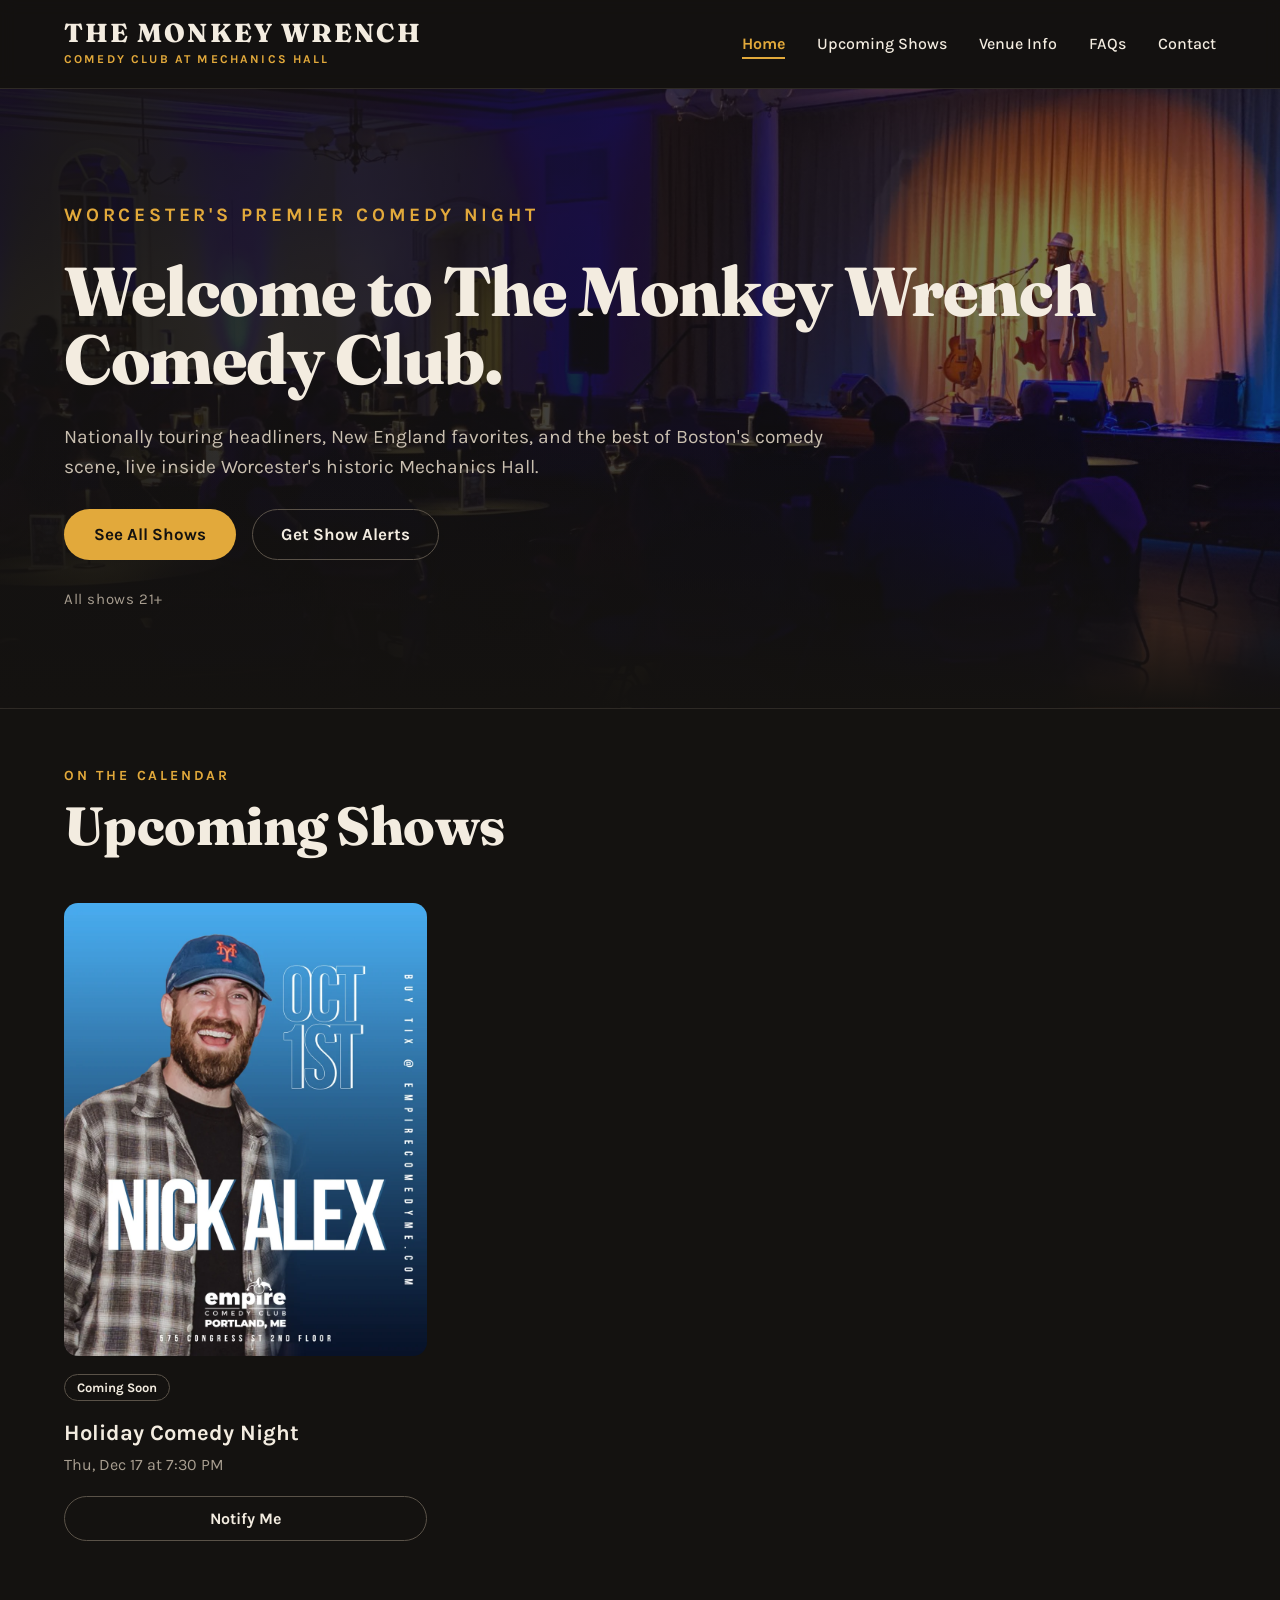
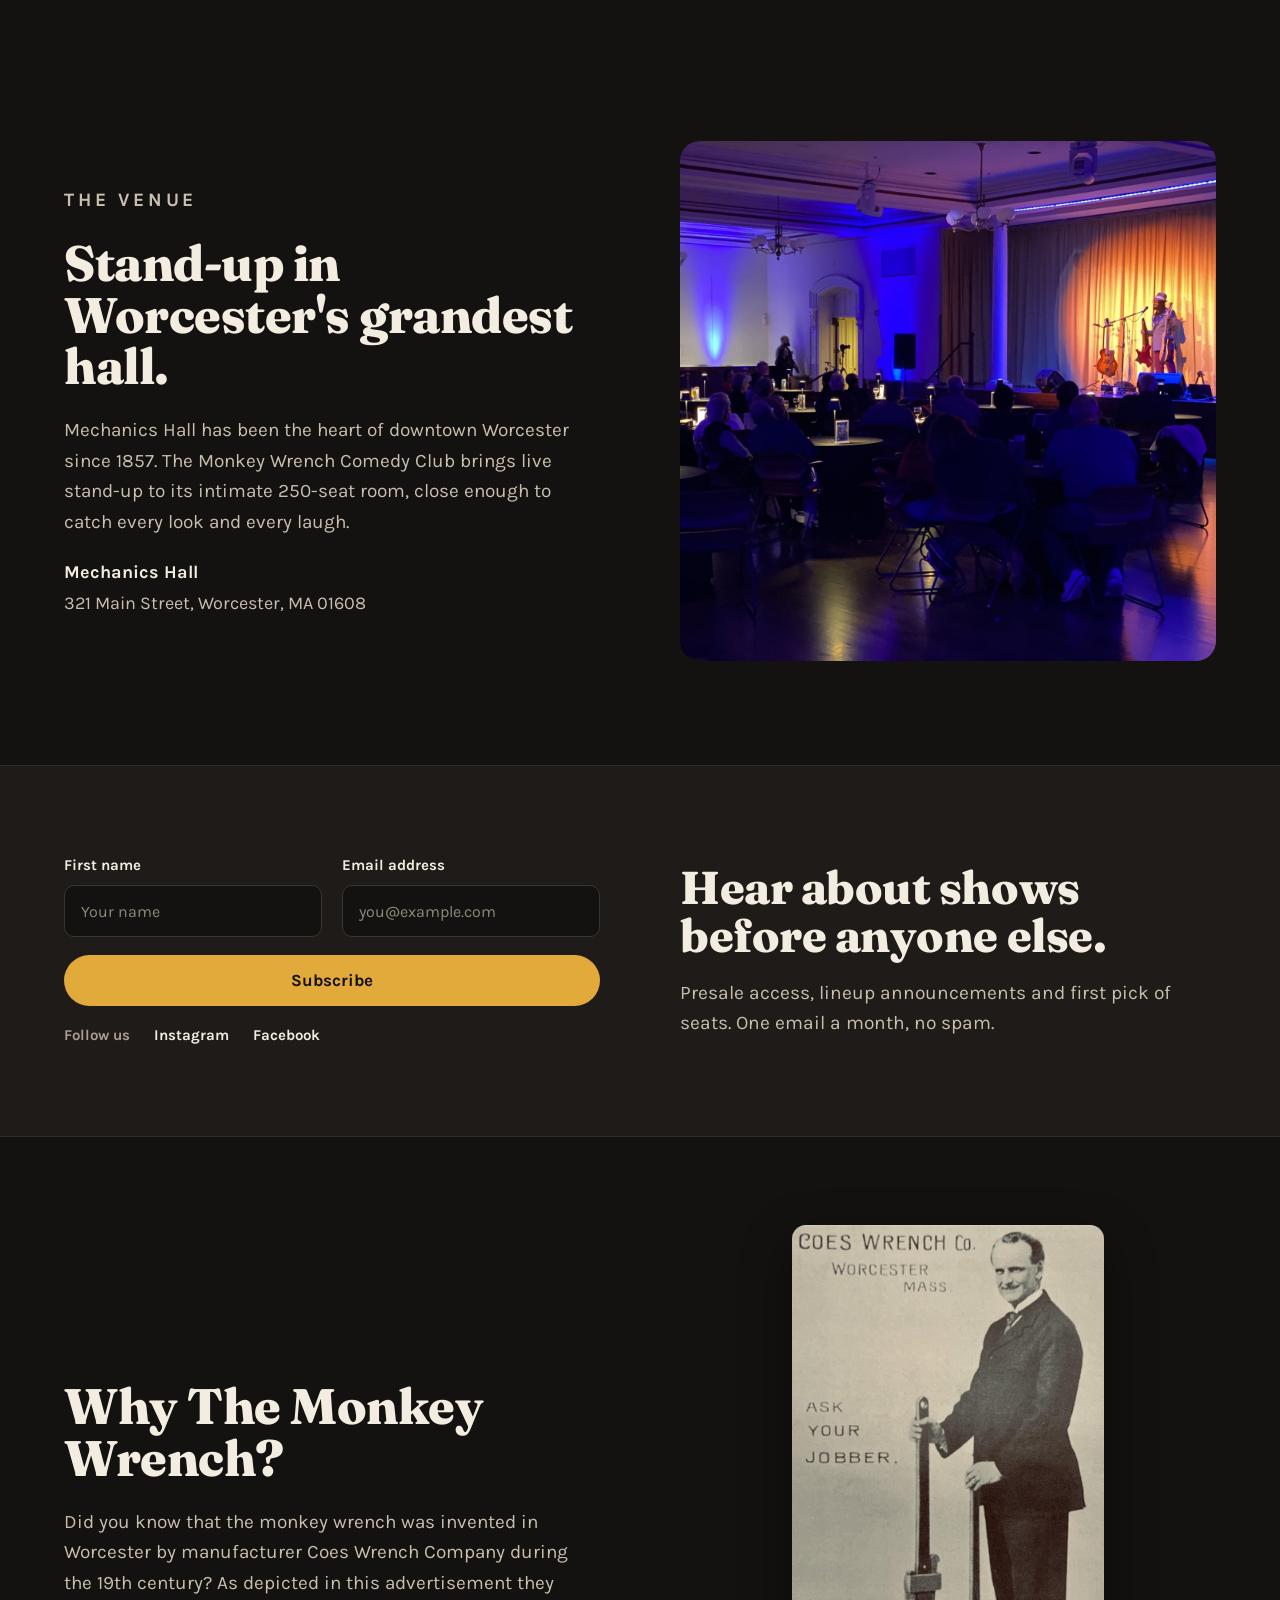
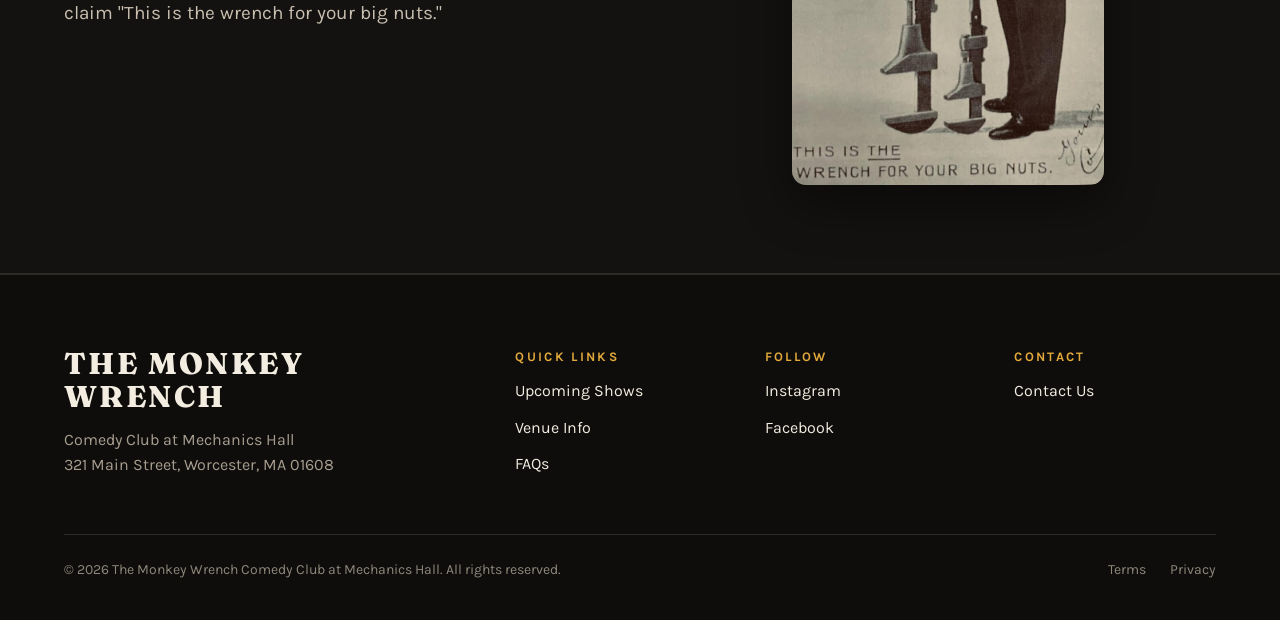
==== index.html @ b9a7e635 "Add files via upload" ====
<!doctype html>
<html lang="en">
<head>
  <meta charset="utf-8">
  <meta name="viewport" content="width=device-width, initial-scale=1">
  <title>The Monkey Wrench Comedy Club at Mechanics Hall | Worcester, MA</title>
  <meta name="description" content="Live stand-up comedy inside Worcester's historic Mechanics Hall. Nationally touring headliners, New England favorites and the best of Boston's comedy scene. All shows 21+.">
  <link rel="icon" href="data:image/svg+xml,<svg xmlns='http://www.w3.org/2000/svg' viewBox='0 0 100 100'><text y='.9em' font-size='90'>🎤</text></svg>">
  <link rel="preconnect" href="https://fonts.googleapis.com">
  <link rel="preconnect" href="https://fonts.gstatic.com" crossorigin>
  <link rel="stylesheet" href="https://fonts.googleapis.com/css2?family=Fraunces:opsz,wght@9..144,600;9..144,800&family=Karla:wght@400;500;700&display=swap">
  <link rel="stylesheet" href="css/styles.css">
</head>
<body>
<a class="skip-link" href="#main">Skip to content</a>

<header class="site-header">
  <div class="wrap">
    <a class="logo" href="/" aria-label="The Monkey Wrench Comedy Club, home">
      <span class="logo-name">THE MONKEY WRENCH</span>
      <span class="logo-sub">Comedy Club at Mechanics Hall</span>
    </a>
    <button class="menu-toggle" type="button" aria-expanded="false" aria-controls="main-nav" aria-label="Open menu"><span></span><span></span><span></span></button>
    <nav class="main-nav" id="main-nav" aria-label="Main">
      <ul>
        <li><a href="/" aria-current="page">Home</a></li>
        <li><a href="/#shows">Upcoming Shows</a></li>
        <li><a href="/#venue">Venue Info</a></li>
        <li><a href="/faqs.html">FAQs</a></li>
        <li><a href="/contact.html">Contact</a></li>
      </ul>
    </nav>
  </div>
</header>

<main id="main">

  <section class="hero">
    <div class="wrap">
      <p class="eyebrow">Worcester's Premier Comedy Night</p>
      <h1 class="h1">Welcome to The Monkey Wrench<br>Comedy Club.</h1>
      <p class="lead">Nationally touring headliners, New England favorites, and the best of Boston's comedy scene, live inside Worcester's historic Mechanics Hall.</p>
      <div class="hero-actions">
        <a class="btn btn-primary" href="#shows">See All Shows</a>
        <a class="btn btn-outline" href="#alerts">Get Show Alerts</a>
      </div>
      <p class="hero-note">All shows 21+</p>
    </div>
  </section>

  <section class="shows" id="shows" aria-labelledby="shows-title">
    <div class="wrap">
      <div class="section-head">
        <div>
          <p class="eyebrow">On the calendar</p>
          <h2 class="h2" id="shows-title">Upcoming Shows</h2>
        </div>
      </div>

      <!-- Upcoming shows are loaded from data/shows.json.
           Edit them by logging in at /admin (see README). -->
      <ul class="show-grid" id="show-grid" aria-live="polite"></ul>
      <p class="show-empty" id="show-empty" hidden>New shows are coming soon. <a href="#alerts">Get show alerts</a> to hear about them first.</p>
      <noscript><p class="show-empty">Turn on JavaScript to see upcoming shows, or <a href="/contact.html">contact us</a> for the schedule.</p></noscript>
    </div>
  </section>

  <section class="venue" id="venue" aria-labelledby="venue-title">
    <div class="wrap">
      <div class="venue-copy">
        <p class="eyebrow">The venue</p>
        <h2 class="h2" id="venue-title">Stand-up in Worcester's grandest hall.</h2>
        <p>Mechanics Hall has been the heart of downtown Worcester since 1857. The Monkey Wrench Comedy Club brings live stand-up to its intimate 250-seat room, close enough to catch every look and every laugh.</p>
        <address class="address">
          <strong>Mechanics Hall</strong>
          <span>321 Main Street, Worcester, MA 01608</span>
        </address>
      </div>
      <img class="venue-photo" src="images/venue-room.jpg" alt="The room on show night: audience at candlelit tables facing a spotlit stage" width="1800" height="1350" loading="lazy">
    </div>
  </section>

  <section class="alerts" id="alerts" aria-labelledby="alerts-title">
    <div class="wrap">
      <div class="alerts-copy">
        <h2 class="h2" id="alerts-title">Hear about shows before anyone else.</h2>
        <p class="lead">Presale access, lineup announcements and first pick of seats. One email a month, no spam.</p>
      </div>

      <!-- Netlify collects these signups automatically (Site > Forms > show-alerts). -->
      <form class="form" name="show-alerts" method="POST" action="/thanks.html" data-netlify="true" netlify-honeypot="bot-field">
        <input type="hidden" name="form-name" value="show-alerts">
        <p class="hidden-field"><label>Leave this empty <input name="bot-field" tabindex="-1" autocomplete="off"></label></p>
        <div class="form-row">
          <label class="field">First name
            <input class="input" type="text" name="first-name" placeholder="Your name" autocomplete="given-name">
          </label>
          <label class="field">Email address
            <input class="input" type="email" name="email" placeholder="you@example.com" autocomplete="email" required>
          </label>
        </div>
        <button class="btn btn-primary" type="submit">Subscribe</button>
        <div class="follow">
          <span>Follow us</span>
          <a href="https://www.instagram.com/" target="_blank" rel="noopener">Instagram</a>
          <a href="https://www.facebook.com/" target="_blank" rel="noopener">Facebook</a>
        </div>
      </form>
    </div>
  </section>

  <section class="story" id="story" aria-labelledby="story-title">
    <div class="wrap">
      <div class="story-copy">
        <h2 class="h2" id="story-title">Why The Monkey Wrench?</h2>
        <p>Did you know that the monkey wrench was invented in Worcester by manufacturer Coes Wrench Company during the 19th century? As depicted in this advertisement they claim "This is the wrench for your big nuts."</p>
      </div>
      <img class="story-image" src="images/coes-wrench-ad.jpg" alt="Vintage Coes Wrench Co. advertisement from Worcester, Mass.: a man in a suit stands beside two giant monkey wrenches, with the caption 'This is the wrench for your big nuts.'" width="782" height="1400" loading="lazy">
    </div>
  </section>

</main>

<footer class="site-footer">
  <div class="wrap">
    <div class="footer-grid">
      <div class="footer-brand">
        <a class="logo-name" href="/">THE MONKEY WRENCH</a>
        <p>Comedy Club at Mechanics Hall<br>321 Main Street, Worcester, MA 01608</p>
      </div>
      <div class="footer-col">
        <h2>Quick Links</h2>
        <ul>
          <li><a href="/#shows">Upcoming Shows</a></li>
          <li><a href="/#venue">Venue Info</a></li>
          <li><a href="/faqs.html">FAQs</a></li>
        </ul>
      </div>
      <div class="footer-col">
        <h2>Follow</h2>
        <ul>
          <li><a href="https://www.instagram.com/" target="_blank" rel="noopener">Instagram</a></li>
          <li><a href="https://www.facebook.com/" target="_blank" rel="noopener">Facebook</a></li>
        </ul>
      </div>
      <div class="footer-col">
        <h2>Contact</h2>
        <ul>
          <li><a href="/contact.html">Contact Us</a></li>
        </ul>
      </div>
    </div>
    <div class="footer-bottom">
      <span>© <span class="year">2026</span> The Monkey Wrench Comedy Club at Mechanics Hall. All rights reserved.</span>
      <ul>
        <li><a href="#">Terms</a></li>
        <li><a href="#">Privacy</a></li>
      </ul>
    </div>
  </div>
</footer>

<script src="js/menu.js"></script>
<script src="js/shows.js"></script>
</body>
</html>
---- css/styles.css ----
/* =========================================================
   The Monkey Wrench Comedy Club at Mechanics Hall
   Shared styles for every page.
   To change the gold accent everywhere, edit --accent below.
   ========================================================= */

:root {
  --bg: #141210;
  --surface: #1E1B18;
  --field: #1A1715;
  --footer: #0E0D0B;
  --line: #2E2A25;
  --line-strong: #3A352F;
  --outline: #5A5248;
  --text: #F3ECE0;
  --text-soft: #C9BFB0;
  --text-muted: #A89E90;
  --text-faint: #8F877B;
  --accent: #E2A93B;
  --oxblood: #7A2621;

  --serif: 'Fraunces', Georgia, serif;
  --sans: 'Karla', system-ui, -apple-system, 'Segoe UI', sans-serif;

  --pad: 64px;
  --max: 1440px;
}

*, *::before, *::after { box-sizing: border-box; }

html { scroll-behavior: smooth; scroll-padding-top: 96px; }
@media (prefers-reduced-motion: reduce) { html { scroll-behavior: auto; } }

body {
  margin: 0;
  background: var(--bg);
  color: var(--text);
  font-family: var(--sans);
  font-size: 17px;
  line-height: 1.55;
  -webkit-font-smoothing: antialiased;
}

img { max-width: 100%; display: block; }
a { color: var(--text); text-decoration: none; }
a:hover { color: var(--accent); }
:focus-visible { outline: 2px solid var(--accent); outline-offset: 3px; border-radius: 4px; }

.wrap { width: 100%; max-width: var(--max); margin: 0 auto; padding-left: var(--pad); padding-right: var(--pad); }

.skip-link { position: absolute; left: -9999px; top: 8px; background: var(--accent); color: var(--bg); padding: 10px 16px; border-radius: 8px; font-weight: 700; z-index: 100; }
.skip-link:focus { left: 16px; color: var(--bg); }

/* ---------- Header ---------- */
.site-header {
  position: sticky; top: 0; z-index: 50;
  background: rgba(20, 18, 16, 0.94);
  backdrop-filter: blur(8px);
  border-bottom: 1px solid var(--line);
}
.site-header .wrap { height: 88px; display: flex; align-items: center; justify-content: space-between; }

.logo { display: flex; flex-direction: column; gap: 2px; }
.logo-name { font-family: var(--serif); font-size: 26px; font-weight: 800; letter-spacing: 0.08em; line-height: 1.1; }
.logo-sub { font-size: 12px; font-weight: 700; letter-spacing: 0.18em; text-transform: uppercase; color: var(--accent); }
.logo:hover { color: var(--text); }

.main-nav ul { list-style: none; margin: 0; padding: 0; display: flex; gap: 32px; font-size: 16px; font-weight: 500; }
.main-nav a[aria-current="page"] { color: var(--accent); font-weight: 700; border-bottom: 2px solid var(--accent); padding-bottom: 4px; }

.menu-toggle {
  display: none; width: 44px; height: 44px; padding: 0; cursor: pointer;
  background: none; border: 1.5px solid var(--line-strong); border-radius: 10px;
  flex-direction: column; align-items: center; justify-content: center; gap: 5px;
}
.menu-toggle span { display: block; width: 20px; height: 2px; background: var(--text); border-radius: 2px; transition: transform .2s, opacity .2s; }
.menu-toggle[aria-expanded="true"] span:nth-child(1) { transform: translateY(7px) rotate(45deg); }
.menu-toggle[aria-expanded="true"] span:nth-child(2) { opacity: 0; }
.menu-toggle[aria-expanded="true"] span:nth-child(3) { transform: translateY(-7px) rotate(-45deg); }

/* ---------- Shared type & buttons ---------- */
.eyebrow { margin: 0; font-size: 14px; font-weight: 700; letter-spacing: 0.2em; text-transform: uppercase; color: var(--accent); }
.h1 { margin: 0; font-family: var(--serif); font-weight: 800; font-size: clamp(42px, 6.4vw, 92px); line-height: 0.98; letter-spacing: -0.02em; }
.h2 { margin: 0; font-family: var(--serif); font-weight: 800; font-size: clamp(32px, 4.2vw, 60px); line-height: 1.05; letter-spacing: -0.01em; }
.lead { margin: 0; font-size: clamp(17px, 1.5vw, 21px); line-height: 1.55; color: var(--text-soft); max-width: 780px; }
.muted { color: var(--text-muted); }

.btn {
  display: inline-flex; align-items: center; justify-content: center;
  font-family: var(--sans); font-weight: 700; font-size: 17px; line-height: 1;
  padding: 17px 30px; border-radius: 999px; cursor: pointer; border: none; text-align: center;
}
.btn-primary { background: var(--accent); color: var(--bg); }
.btn-primary:hover { color: var(--bg); filter: brightness(1.08); }
.btn-outline { background: transparent; color: var(--text); border: 1.5px solid var(--outline); padding: 15.5px 28px; }
.btn-outline:hover { border-color: var(--accent); color: var(--text); }

.tag { align-self: flex-start; font-size: 13px; font-weight: 700; padding: 6px 12px; border-radius: 999px; line-height: 1.2; }
.tag-sale { background: var(--oxblood); color: var(--text); }
.tag-soon { border: 1.5px solid var(--outline); padding: 4.5px 12px; }
.tag-sold { background: var(--line-strong); color: var(--text-soft); }
.btn-disabled { opacity: 0.55; cursor: default; }
.btn-disabled:hover { border-color: var(--outline); }
.show-empty { margin: 0; font-size: 18px; color: var(--text-soft); }
.show-empty a { color: var(--accent); border-bottom: 1px solid var(--accent); }

/* ---------- Home: hero ---------- */
/* Hero photo: darkened more on the left, where the text sits, and faded into the page at the bottom. */
.hero {
  background-color: var(--bg);
  background-image:
    linear-gradient(180deg, rgba(20, 18, 16, 0) 55%, rgba(20, 18, 16, 1) 100%),
    linear-gradient(90deg, rgba(20, 18, 16, 0.92) 0%, rgba(20, 18, 16, 0.8) 45%, rgba(20, 18, 16, 0.45) 100%),
    url('../images/venue-room.jpg');
  background-size: cover;
  background-position: center 40%;
}
.hero .wrap { padding-top: 112px; padding-bottom: 96px; display: flex; flex-direction: column; gap: 28px; }
.hero .eyebrow { font-size: 19px; }
.hero .h1 { font-size: clamp(40px, 5.4vw, 78px); }
.hero-actions { display: flex; gap: 16px; flex-wrap: wrap; }
.hero-note { margin: 0; font-size: 15px; color: var(--text-muted); letter-spacing: 0.04em; }

/* ---------- Home: shows ---------- */
.shows { border-top: 1px solid var(--line); }
.shows .wrap { padding-top: 56px; padding-bottom: 96px; display: flex; flex-direction: column; gap: 48px; }
.section-head { display: flex; justify-content: space-between; align-items: flex-end; gap: 24px; }
.section-head > div { display: flex; flex-direction: column; gap: 12px; }
.text-link { font-size: 17px; font-weight: 700; border-bottom: 2px solid var(--accent); padding-bottom: 4px; white-space: nowrap; }

.show-grid { list-style: none; margin: 0; padding: 0; display: grid; grid-template-columns: repeat(3, minmax(0, 1fr)); gap: 32px; }
.show-card { display: flex; flex-direction: column; gap: 18px; }
.show-card img { width: 100%; height: auto; aspect-ratio: 4 / 5; object-fit: cover; border-radius: 14px; background: var(--surface); }
.show-meta { display: flex; flex-direction: column; gap: 6px; }
.show-title { margin: 0; font-family: var(--sans); font-size: 22px; font-weight: 700; line-height: 1.3; }
.show-when { margin: 0; font-size: 16px; color: var(--text-muted); }
.show-card .btn { padding: 15px; font-size: 16px; }
.show-card .btn-outline { padding: 13.5px; }

/* ---------- Home: alerts / signup ---------- */
.alerts { background: var(--surface); border-top: 1px solid var(--line); border-bottom: 1px solid var(--line); }
.alerts .wrap { padding-top: 88px; padding-bottom: 88px; display: grid; grid-template-columns: 1fr 1fr; gap: 80px; align-items: center; }
.alerts-copy { display: flex; flex-direction: column; gap: 18px; }
.alerts .form { order: -1; } /* desktop: signup fields on the left, text on the right */
.alerts-copy .h2 { font-size: clamp(32px, 3.6vw, 52px); }

.form { display: flex; flex-direction: column; gap: 18px; }
.form-row { display: grid; grid-template-columns: repeat(2, minmax(0, 1fr)); gap: 16px 20px; }
.field { display: flex; flex-direction: column; gap: 8px; font-size: 15px; font-weight: 700; }
.field .opt { font-weight: 500; color: var(--text-muted); font-size: 14px; }
.input, .select, .textarea {
  width: 100%; height: 54px; padding: 0 16px;
  background: var(--bg); border: 1.5px solid var(--line-strong); border-radius: 10px;
  color: var(--text); font-family: var(--sans); font-size: 16px;
}
.alerts .input { height: 52px; }
.select { padding: 0 14px; }
.textarea { height: auto; min-height: 200px; padding: 14px 16px; line-height: 1.5; resize: vertical; }
.input::placeholder, .textarea::placeholder { color: var(--text-faint); }
.input:focus, .select:focus, .textarea:focus { outline: 2px solid var(--accent); outline-offset: 1px; }
.check { display: flex; align-items: center; gap: 12px; font-size: 16px; color: var(--text-soft); cursor: pointer; font-weight: 400; }
.check input { width: 20px; height: 20px; margin: 0; accent-color: var(--accent); flex-shrink: 0; }
.hidden-field { position: absolute; left: -9999px; }

.follow { display: flex; gap: 24px; flex-wrap: wrap; font-size: 15px; font-weight: 700; color: var(--text-muted); }

/* ---------- Home: venue ---------- */
.venue .wrap { padding-top: 104px; padding-bottom: 104px; display: grid; grid-template-columns: 1fr 1fr; gap: 80px; align-items: center; }
.venue-copy { display: flex; flex-direction: column; gap: 22px; }
.venue-copy .h2 { font-size: clamp(34px, 3.9vw, 56px); line-height: 1.04; }
.venue-copy p { margin: 0; font-size: 19px; line-height: 1.6; color: var(--text-soft); }
.address { font-style: normal; display: flex; flex-direction: column; gap: 4px; font-size: 18px; line-height: 1.5; }
.address strong { font-weight: 700; }
.address span { color: var(--text-soft); }
.venue-photo { width: 100%; height: 520px; object-fit: cover; object-position: 60% 50%; border-radius: 20px; }

/* ---------- Home: story (Why The Monkey Wrench?) ---------- */
.story { background: var(--bg); border-bottom: 1px solid var(--line); }
.story .wrap { padding-top: 88px; padding-bottom: 88px; display: grid; grid-template-columns: minmax(0, 1fr) minmax(0, 1fr); gap: 80px; align-items: center; }
.story-copy { display: flex; flex-direction: column; gap: 22px; max-width: 640px; }
.story-copy .h2 { font-size: clamp(34px, 3.9vw, 56px); line-height: 1.04; }
.story-copy p { margin: 0; font-size: 19px; line-height: 1.6; color: var(--text-soft); }
.story-image { justify-self: center; width: auto; height: 560px; max-width: 100%; border-radius: 14px; box-shadow: 0 18px 50px rgba(0, 0, 0, 0.45); }

/* ---------- Inner page intro (FAQ, Contact) ---------- */
.page-intro { border-bottom: 1px solid var(--line); }
.page-intro .wrap { padding-top: 88px; padding-bottom: 56px; display: flex; flex-direction: column; gap: 20px; }

/* ---------- FAQ ---------- */
.faq .wrap { padding-top: 72px; padding-bottom: 96px; display: flex; flex-direction: column; gap: 72px; }
.faq-group { display: grid; grid-template-columns: 280px minmax(0, 1fr); gap: 64px; }
.faq-group h2 { margin: 0; font-family: var(--serif); font-size: 36px; font-weight: 800; line-height: 1.1; }
.faq-list { display: grid; grid-template-columns: repeat(2, minmax(0, 1fr)); gap: 0 48px; }
.faq-item { border-top: 1px solid var(--line); padding: 26px 0 32px; display: flex; flex-direction: column; gap: 10px; }
.faq-item h3 { margin: 0; font-size: 20px; font-weight: 700; line-height: 1.3; }
.faq-item p { margin: 0; font-size: 17px; line-height: 1.6; color: var(--text-soft); }

.cta-band { background: var(--surface); border-top: 1px solid var(--line); border-bottom: 1px solid var(--line); }
.cta-band .wrap { padding-top: 72px; padding-bottom: 72px; display: flex; justify-content: space-between; align-items: center; gap: 48px; }
.cta-band .copy { display: flex; flex-direction: column; gap: 12px; }
.cta-band h2 { margin: 0; font-family: var(--serif); font-size: clamp(32px, 3.4vw, 48px); font-weight: 800; }
.cta-band p { margin: 0; font-size: 19px; color: var(--text-soft); }
.cta-actions { display: flex; gap: 16px; flex-shrink: 0; }

/* ---------- Contact ---------- */
.contact .wrap { padding-top: 72px; padding-bottom: 96px; display: grid; grid-template-columns: minmax(0, 1.6fr) minmax(0, 1fr); gap: 80px; align-items: start; }
.contact .form { gap: 22px; }
.form-foot { display: flex; align-items: center; gap: 20px; margin-top: 6px; }
.info-block { border-top: 1px solid var(--line); padding: 26px 0 30px; display: flex; flex-direction: column; gap: 8px; }
.info-block:last-child { border-bottom: 1px solid var(--line); }
.info-label { font-size: 13px; font-weight: 700; letter-spacing: 0.18em; text-transform: uppercase; color: var(--accent); }
.info-main { font-family: var(--serif); font-size: 24px; font-weight: 600; }
.info-block p { margin: 0; font-size: 17px; line-height: 1.6; color: var(--text-soft); }
.info-block .follow { font-size: 17px; color: var(--text); }

/* ---------- Footer ---------- */
.site-footer { background: var(--footer); border-top: 1px solid var(--line); }
.site-footer .wrap { padding-top: 72px; padding-bottom: 40px; display: flex; flex-direction: column; gap: 56px; }
.footer-grid { display: grid; grid-template-columns: 2fr 1fr 1fr 1fr; gap: 48px; }
.footer-brand { display: flex; flex-direction: column; gap: 14px; }
.footer-brand .logo-name { font-size: 30px; }
.footer-brand p { margin: 0; font-size: 16px; line-height: 1.6; color: var(--text-muted); }
.footer-col { display: flex; flex-direction: column; gap: 12px; font-size: 16px; }
.footer-col h2 { margin: 0; font-size: 13px; font-weight: 700; letter-spacing: 0.18em; text-transform: uppercase; color: var(--accent); }
.footer-col ul { list-style: none; margin: 0; padding: 0; display: flex; flex-direction: column; gap: 12px; }
.footer-bottom { display: flex; justify-content: space-between; gap: 16px; font-size: 14px; color: var(--text-faint); border-top: 1px solid var(--line); padding-top: 24px; }
.footer-bottom ul { list-style: none; margin: 0; padding: 0; display: flex; gap: 24px; }
.footer-bottom a { color: var(--text-faint); }
.footer-bottom a:hover { color: var(--accent); }

/* ---------- Thank-you / 404 ---------- */
.message .wrap { padding-top: 120px; padding-bottom: 140px; display: flex; flex-direction: column; gap: 24px; align-items: flex-start; min-height: 60vh; }

/* =========================================================
   Tablet
   ========================================================= */
@media (max-width: 1100px) {
  :root { --pad: 40px; }
  .main-nav ul { gap: 22px; }
  .alerts .wrap, .venue .wrap, .contact .wrap { gap: 48px; }
  .faq-group { grid-template-columns: 1fr; gap: 20px; }
  .footer-grid { grid-template-columns: 1fr 1fr 1fr; }
  .footer-brand { grid-column: 1 / -1; }
}

/* =========================================================
   Mobile
   ========================================================= */
@media (max-width: 820px) {
  :root { --pad: 24px; }
  html { scroll-padding-top: 76px; }

  .site-header .wrap { height: 68px; }
  .logo-name { font-size: 19px; letter-spacing: 0.06em; }
  .logo-sub { font-size: 10px; letter-spacing: 0.16em; }

  .menu-toggle { display: flex; }
  .main-nav {
    display: none; position: absolute; top: 68px; left: 0; right: 0;
    background: var(--bg); border-bottom: 1px solid var(--line);
  }
  .main-nav.open { display: block; }
  .main-nav ul { flex-direction: column; gap: 0; padding: 8px var(--pad) 20px; font-size: 18px; }
  .main-nav li a { display: block; padding: 14px 0; border-bottom: 1px solid var(--line); }
  .main-nav a[aria-current="page"] { border-bottom: 1px solid var(--line); padding-bottom: 14px; }

  .eyebrow { font-size: 13px; letter-spacing: 0.18em; }
  .hero .eyebrow { font-size: 14px; letter-spacing: 0.16em; }
  .hero {
    background-image:
      linear-gradient(180deg, rgba(20, 18, 16, 0.78) 0%, rgba(20, 18, 16, 0.82) 70%, rgba(20, 18, 16, 1) 100%),
      url('../images/venue-room.jpg');
    background-position: 72% center;
  }
  .hero .wrap { padding-top: 56px; padding-bottom: 56px; gap: 20px; }
  .hero-actions { flex-direction: column; gap: 12px; }
  .hero-actions .btn { width: 100%; }

  .shows .wrap { padding-top: 40px; padding-bottom: 56px; gap: 32px; }
  .section-head { align-items: flex-end; }
  .section-head > div { gap: 8px; }
  .show-grid { grid-template-columns: 1fr; gap: 40px; }
  .show-card { gap: 14px; }
  .show-title { font-size: 21px; }

  .alerts .wrap { grid-template-columns: 1fr; padding-top: 48px; padding-bottom: 48px; gap: 24px; }
  .alerts .form { order: 0; } /* mobile: text first, then the fields */
  .form-row { grid-template-columns: 1fr; }
  .alerts .btn, .contact .btn { width: 100%; }
  .form-foot { flex-direction: column; align-items: flex-start; gap: 12px; }

  .venue .wrap { grid-template-columns: 1fr; padding-top: 48px; padding-bottom: 56px; gap: 24px; }
  .venue-copy p { font-size: 17px; }
  .venue-photo { height: 260px; object-position: 68% 50%; border-radius: 16px; }

  .story .wrap { grid-template-columns: 1fr; padding-top: 48px; padding-bottom: 56px; gap: 28px; }
  .story-copy p { font-size: 17px; }
  .story-image { height: auto; width: 100%; max-width: 360px; justify-self: center; }

  .page-intro .wrap { padding-top: 48px; padding-bottom: 36px; gap: 16px; }
  .faq .wrap { padding-top: 40px; padding-bottom: 56px; gap: 44px; }
  .faq-group h2 { font-size: 28px; }
  .faq-list { grid-template-columns: 1fr; }
  .faq-item { padding: 22px 0 26px; gap: 8px; }
  .faq-item h3 { font-size: 19px; }
  .faq-item p { font-size: 16px; }

  .cta-band .wrap { flex-direction: column; align-items: stretch; padding-top: 48px; padding-bottom: 48px; gap: 20px; }
  .cta-actions { flex-direction: column; gap: 12px; }

  .contact .wrap { grid-template-columns: 1fr; padding-top: 36px; padding-bottom: 48px; }
  .info-main { font-size: 22px; }

  .site-footer .wrap { padding-top: 48px; padding-bottom: 32px; gap: 36px; }
  .footer-grid { grid-template-columns: 1fr 1fr; gap: 32px 24px; }
  .footer-brand .logo-name { font-size: 26px; }
  .footer-bottom { flex-direction: column; font-size: 13px; }

  .message .wrap { padding-top: 64px; padding-bottom: 80px; }
}
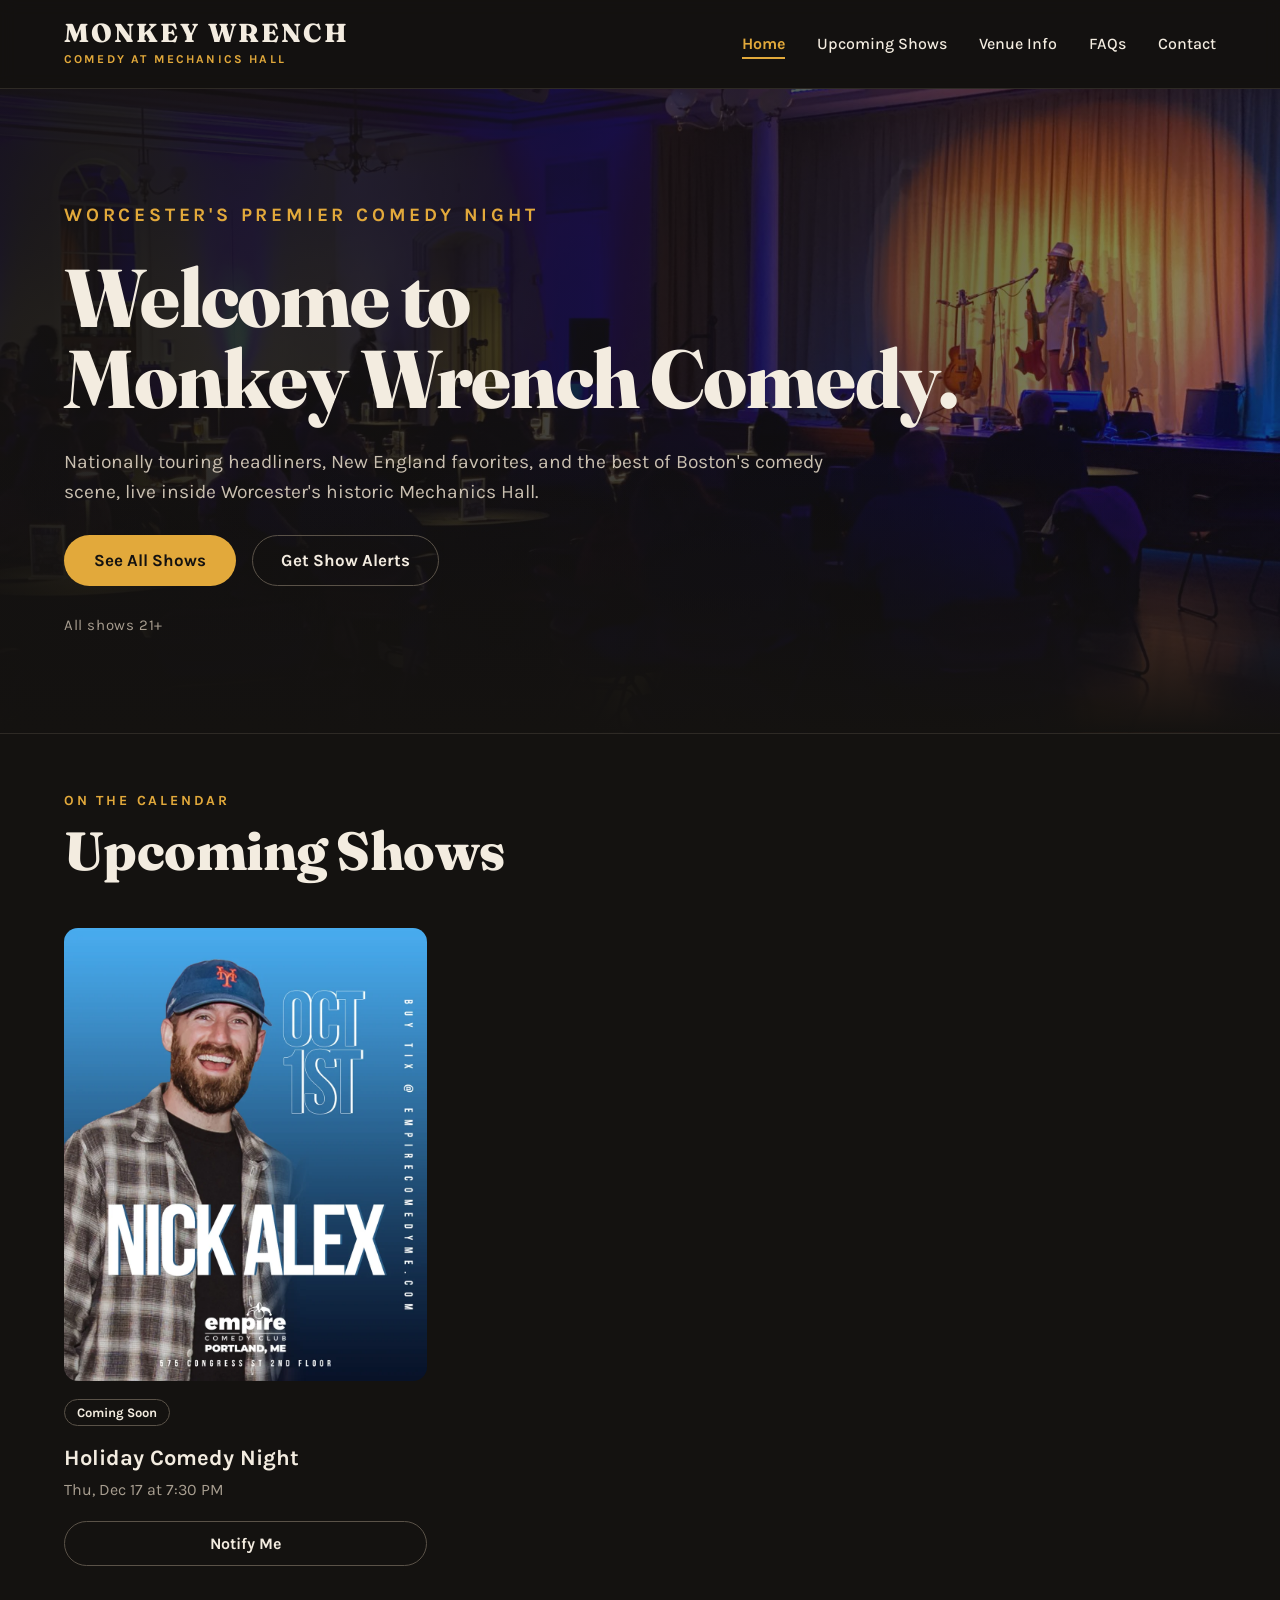
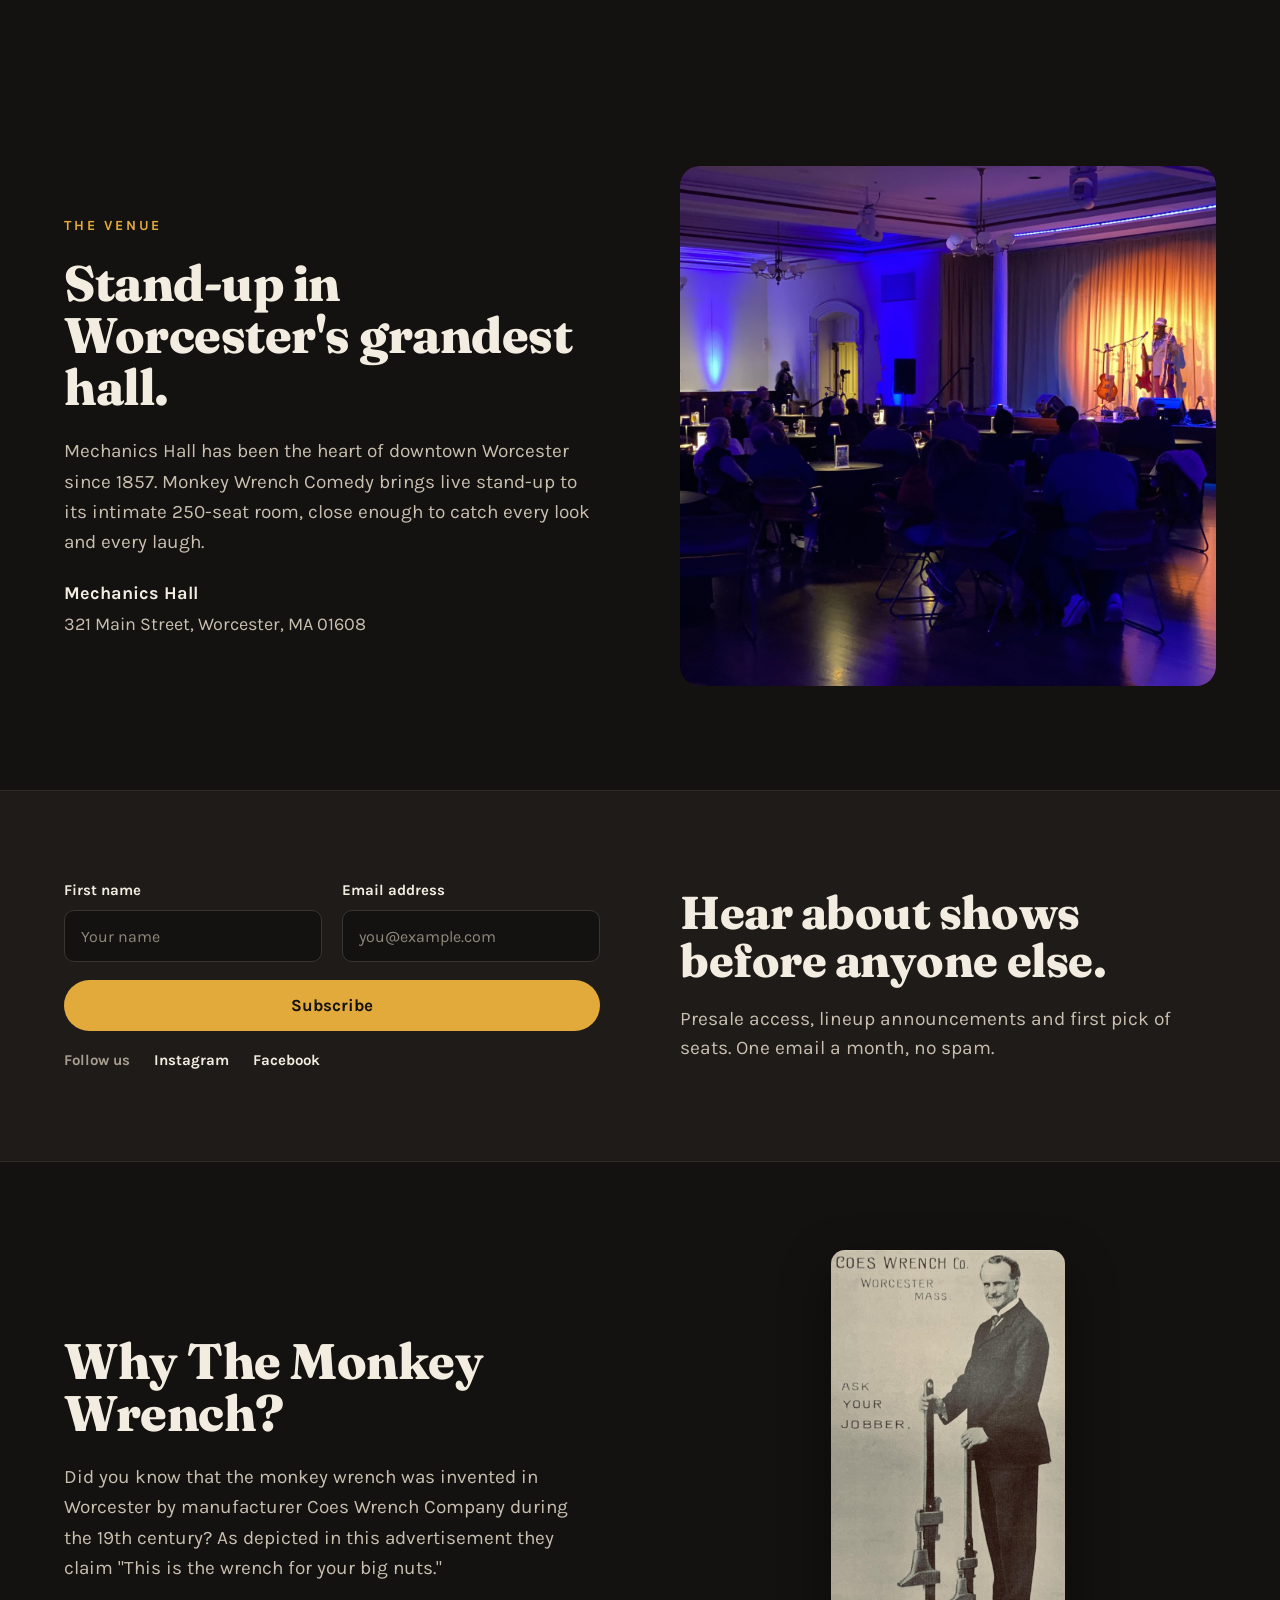
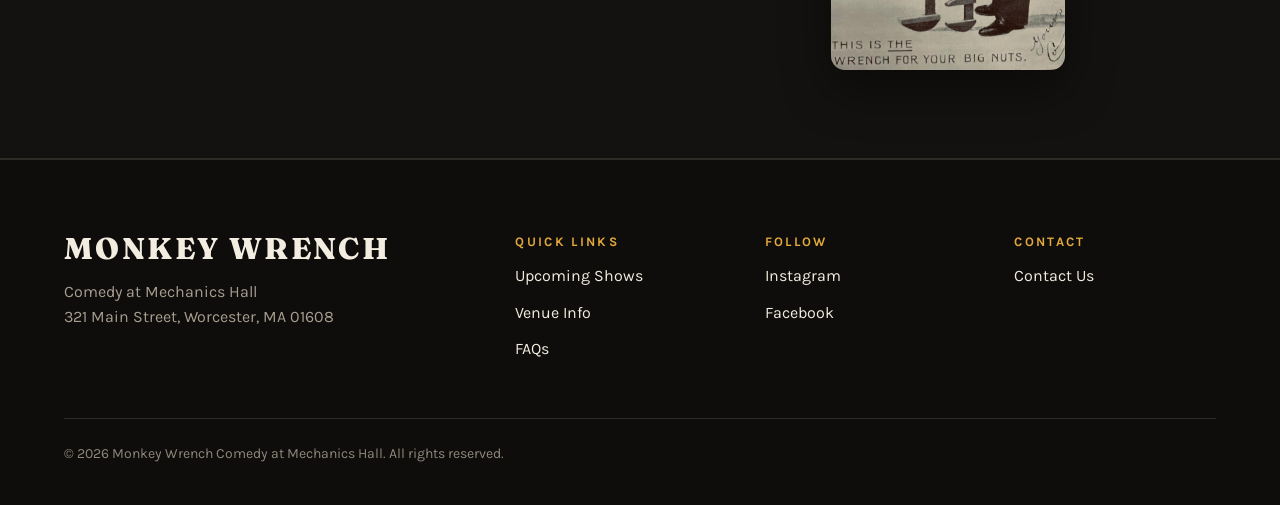
==== commit af1a256f: "Add files via upload" ====
--- a/index.html
+++ b/index.html
@@ -3,7 +3,7 @@
 <head>
   <meta charset="utf-8">
   <meta name="viewport" content="width=device-width, initial-scale=1">
-  <title>The Monkey Wrench Comedy Club at Mechanics Hall | Worcester, MA</title>
+  <title>Monkey Wrench Comedy at Mechanics Hall | Worcester, MA</title>
   <meta name="description" content="Live stand-up comedy inside Worcester's historic Mechanics Hall. Nationally touring headliners, New England favorites and the best of Boston's comedy scene. All shows 21+.">
   <link rel="icon" href="data:image/svg+xml,<svg xmlns='http://www.w3.org/2000/svg' viewBox='0 0 100 100'><text y='.9em' font-size='90'>🎤</text></svg>">
   <link rel="preconnect" href="https://fonts.googleapis.com">
@@ -16,9 +16,9 @@
 
 <header class="site-header">
   <div class="wrap">
-    <a class="logo" href="/" aria-label="The Monkey Wrench Comedy Club, home">
-      <span class="logo-name">THE MONKEY WRENCH</span>
-      <span class="logo-sub">Comedy Club at Mechanics Hall</span>
+    <a class="logo" href="/" aria-label="Monkey Wrench Comedy, home">
+      <span class="logo-name">MONKEY WRENCH</span>
+      <span class="logo-sub">Comedy at Mechanics Hall</span>
     </a>
     <button class="menu-toggle" type="button" aria-expanded="false" aria-controls="main-nav" aria-label="Open menu"><span></span><span></span><span></span></button>
     <nav class="main-nav" id="main-nav" aria-label="Main">
@@ -38,7 +38,7 @@
   <section class="hero">
     <div class="wrap">
       <p class="eyebrow">Worcester's Premier Comedy Night</p>
-      <h1 class="h1">Welcome to The Monkey Wrench<br>Comedy Club.</h1>
+      <h1 class="h1">Welcome to<br>Monkey Wrench Comedy.</h1>
       <p class="lead">Nationally touring headliners, New England favorites, and the best of Boston's comedy scene, live inside Worcester's historic Mechanics Hall.</p>
       <div class="hero-actions">
         <a class="btn btn-primary" href="#shows">See All Shows</a>
@@ -70,7 +70,7 @@
       <div class="venue-copy">
         <p class="eyebrow">The venue</p>
         <h2 class="h2" id="venue-title">Stand-up in Worcester's grandest hall.</h2>
-        <p>Mechanics Hall has been the heart of downtown Worcester since 1857. The Monkey Wrench Comedy Club brings live stand-up to its intimate 250-seat room, close enough to catch every look and every laugh.</p>
+        <p>Mechanics Hall has been the heart of downtown Worcester since 1857. Monkey Wrench Comedy brings live stand-up to its intimate 250-seat room, close enough to catch every look and every laugh.</p>
         <address class="address">
           <strong>Mechanics Hall</strong>
           <span>321 Main Street, Worcester, MA 01608</span>
@@ -102,8 +102,8 @@
         <button class="btn btn-primary" type="submit">Subscribe</button>
         <div class="follow">
           <span>Follow us</span>
-          <a href="https://www.instagram.com/" target="_blank" rel="noopener">Instagram</a>
-          <a href="https://www.facebook.com/" target="_blank" rel="noopener">Facebook</a>
+          <a href="https://www.instagram.com/monkeywrenchworcester" target="_blank" rel="noopener">Instagram</a>
+          <a href="https://www.facebook.com/monkeywrenchcomedy" target="_blank" rel="noopener">Facebook</a>
         </div>
       </form>
     </div>
@@ -125,8 +125,8 @@
   <div class="wrap">
     <div class="footer-grid">
       <div class="footer-brand">
-        <a class="logo-name" href="/">THE MONKEY WRENCH</a>
-        <p>Comedy Club at Mechanics Hall<br>321 Main Street, Worcester, MA 01608</p>
+        <a class="logo-name" href="/">MONKEY WRENCH</a>
+        <p>Comedy at Mechanics Hall<br>321 Main Street, Worcester, MA 01608</p>
       </div>
       <div class="footer-col">
         <h2>Quick Links</h2>
@@ -139,8 +139,8 @@
       <div class="footer-col">
         <h2>Follow</h2>
         <ul>
-          <li><a href="https://www.instagram.com/" target="_blank" rel="noopener">Instagram</a></li>
-          <li><a href="https://www.facebook.com/" target="_blank" rel="noopener">Facebook</a></li>
+          <li><a href="https://www.instagram.com/monkeywrenchworcester" target="_blank" rel="noopener">Instagram</a></li>
+          <li><a href="https://www.facebook.com/monkeywrenchcomedy" target="_blank" rel="noopener">Facebook</a></li>
         </ul>
       </div>
       <div class="footer-col">
@@ -151,11 +151,7 @@
       </div>
     </div>
     <div class="footer-bottom">
-      <span>© <span class="year">2026</span> The Monkey Wrench Comedy Club at Mechanics Hall. All rights reserved.</span>
-      <ul>
-        <li><a href="#">Terms</a></li>
-        <li><a href="#">Privacy</a></li>
-      </ul>
+      <span>© <span class="year">2026</span> Monkey Wrench Comedy at Mechanics Hall. All rights reserved.</span>
     </div>
   </div>
 </footer>
--- a/css/styles.css
+++ b/css/styles.css
@@ -1,5 +1,5 @@
 /* =========================================================
-   The Monkey Wrench Comedy Club at Mechanics Hall
+   Monkey Wrench Comedy at Mechanics Hall
    Shared styles for every page.
    To change the gold accent everywhere, edit --accent below.
    ========================================================= */
@@ -117,7 +117,7 @@
 }
 .hero .wrap { padding-top: 112px; padding-bottom: 96px; display: flex; flex-direction: column; gap: 28px; }
 .hero .eyebrow { font-size: 19px; }
-.hero .h1 { font-size: clamp(40px, 5.4vw, 78px); }
+.hero .h1 { font-size: clamp(40px, 6.4vw, 92px); }
 .hero-actions { display: flex; gap: 16px; flex-wrap: wrap; }
 .hero-note { margin: 0; font-size: 15px; color: var(--text-muted); letter-spacing: 0.04em; }
 
@@ -168,7 +168,7 @@
 .venue .wrap { padding-top: 104px; padding-bottom: 104px; display: grid; grid-template-columns: 1fr 1fr; gap: 80px; align-items: center; }
 .venue-copy { display: flex; flex-direction: column; gap: 22px; }
 .venue-copy .h2 { font-size: clamp(34px, 3.9vw, 56px); line-height: 1.04; }
-.venue-copy p { margin: 0; font-size: 19px; line-height: 1.6; color: var(--text-soft); }
+.venue-copy p:not(.eyebrow) { margin: 0; font-size: 19px; line-height: 1.6; color: var(--text-soft); }
 .address { font-style: normal; display: flex; flex-direction: column; gap: 4px; font-size: 18px; line-height: 1.5; }
 .address strong { font-weight: 700; }
 .address span { color: var(--text-soft); }
@@ -180,7 +180,7 @@
 .story-copy { display: flex; flex-direction: column; gap: 22px; max-width: 640px; }
 .story-copy .h2 { font-size: clamp(34px, 3.9vw, 56px); line-height: 1.04; }
 .story-copy p { margin: 0; font-size: 19px; line-height: 1.6; color: var(--text-soft); }
-.story-image { justify-self: center; width: auto; height: 560px; max-width: 100%; border-radius: 14px; box-shadow: 0 18px 50px rgba(0, 0, 0, 0.45); }
+.story-image { justify-self: center; width: auto; height: 420px; max-width: 100%; border-radius: 14px; box-shadow: 0 18px 50px rgba(0, 0, 0, 0.45); }
 
 /* ---------- Inner page intro (FAQ, Contact) ---------- */
 .page-intro { border-bottom: 1px solid var(--line); }
@@ -290,12 +290,12 @@
   .form-foot { flex-direction: column; align-items: flex-start; gap: 12px; }
 
   .venue .wrap { grid-template-columns: 1fr; padding-top: 48px; padding-bottom: 56px; gap: 24px; }
-  .venue-copy p { font-size: 17px; }
+  .venue-copy p:not(.eyebrow) { font-size: 17px; }
   .venue-photo { height: 260px; object-position: 68% 50%; border-radius: 16px; }
 
   .story .wrap { grid-template-columns: 1fr; padding-top: 48px; padding-bottom: 56px; gap: 28px; }
   .story-copy p { font-size: 17px; }
-  .story-image { height: auto; width: 100%; max-width: 360px; justify-self: center; }
+  .story-image { height: auto; width: 75%; max-width: 270px; justify-self: center; }
 
   .page-intro .wrap { padding-top: 48px; padding-bottom: 36px; gap: 16px; }
   .faq .wrap { padding-top: 40px; padding-bottom: 56px; gap: 44px; }
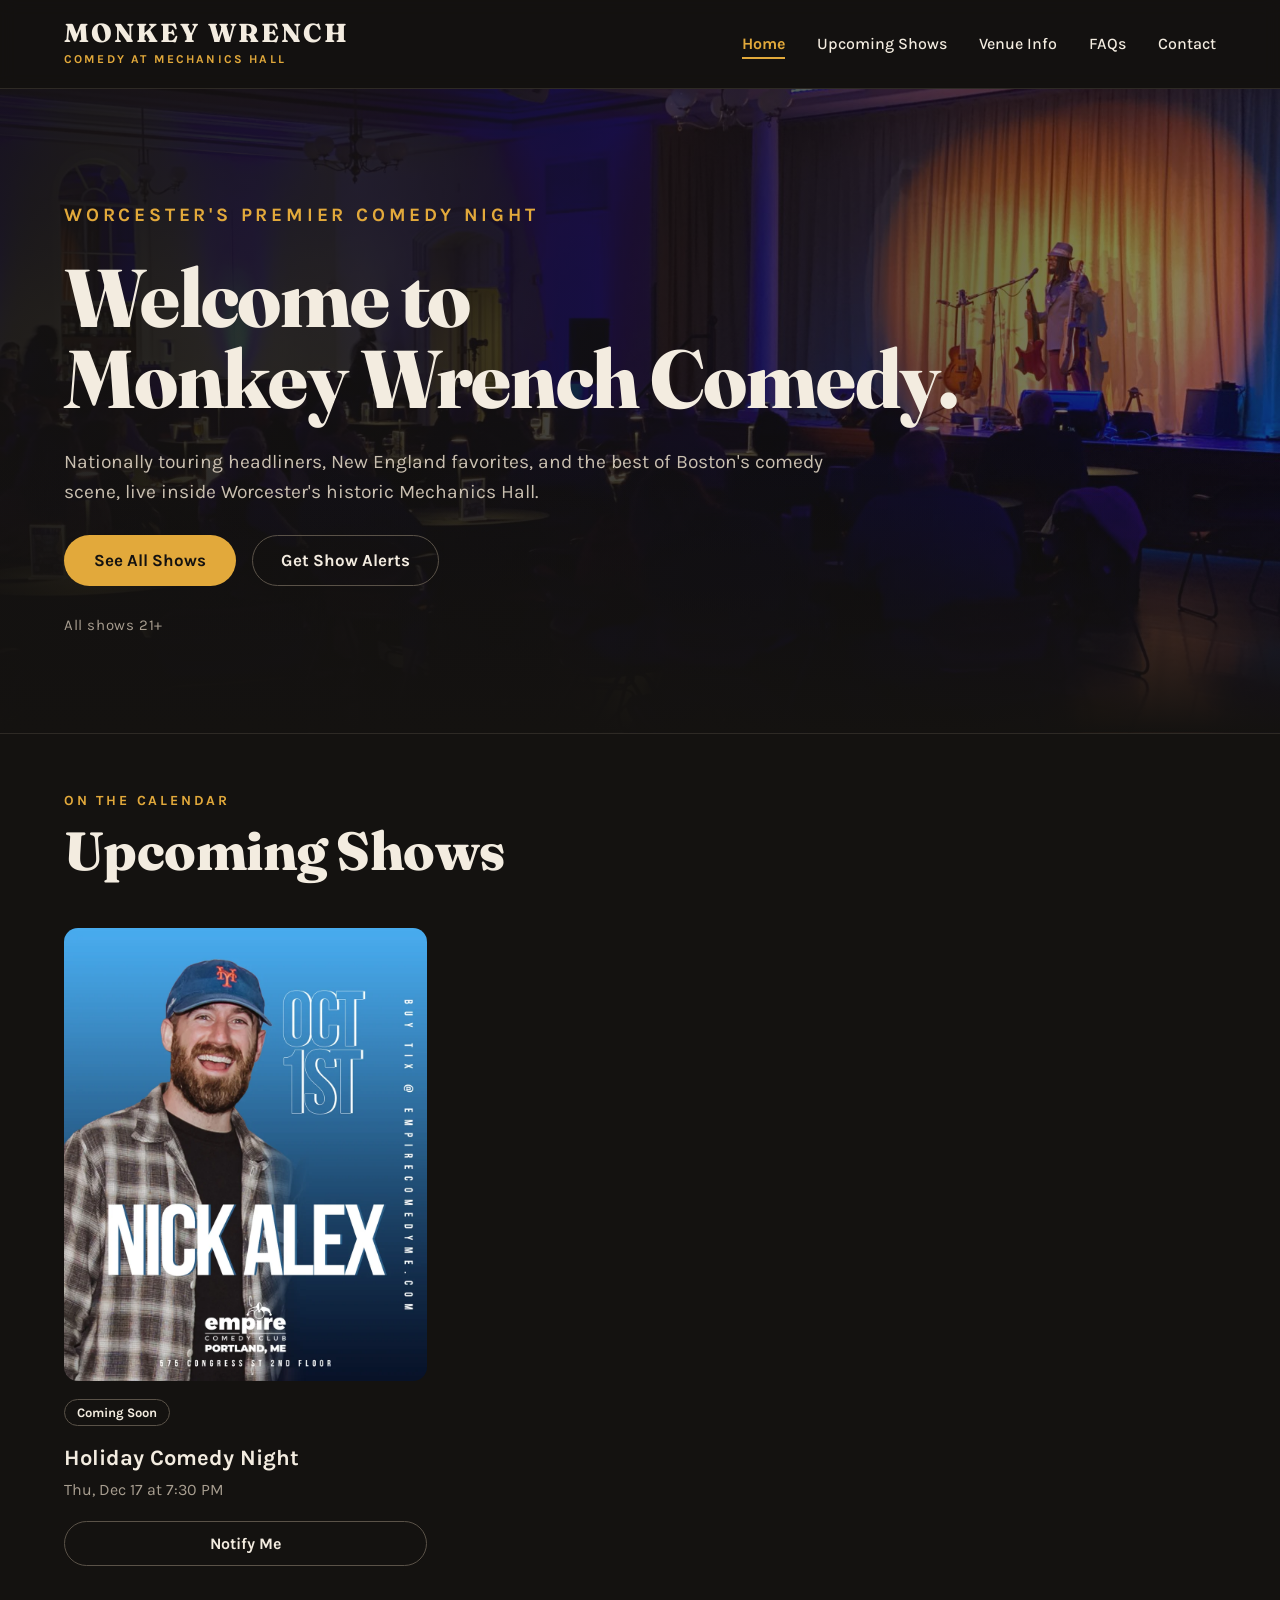
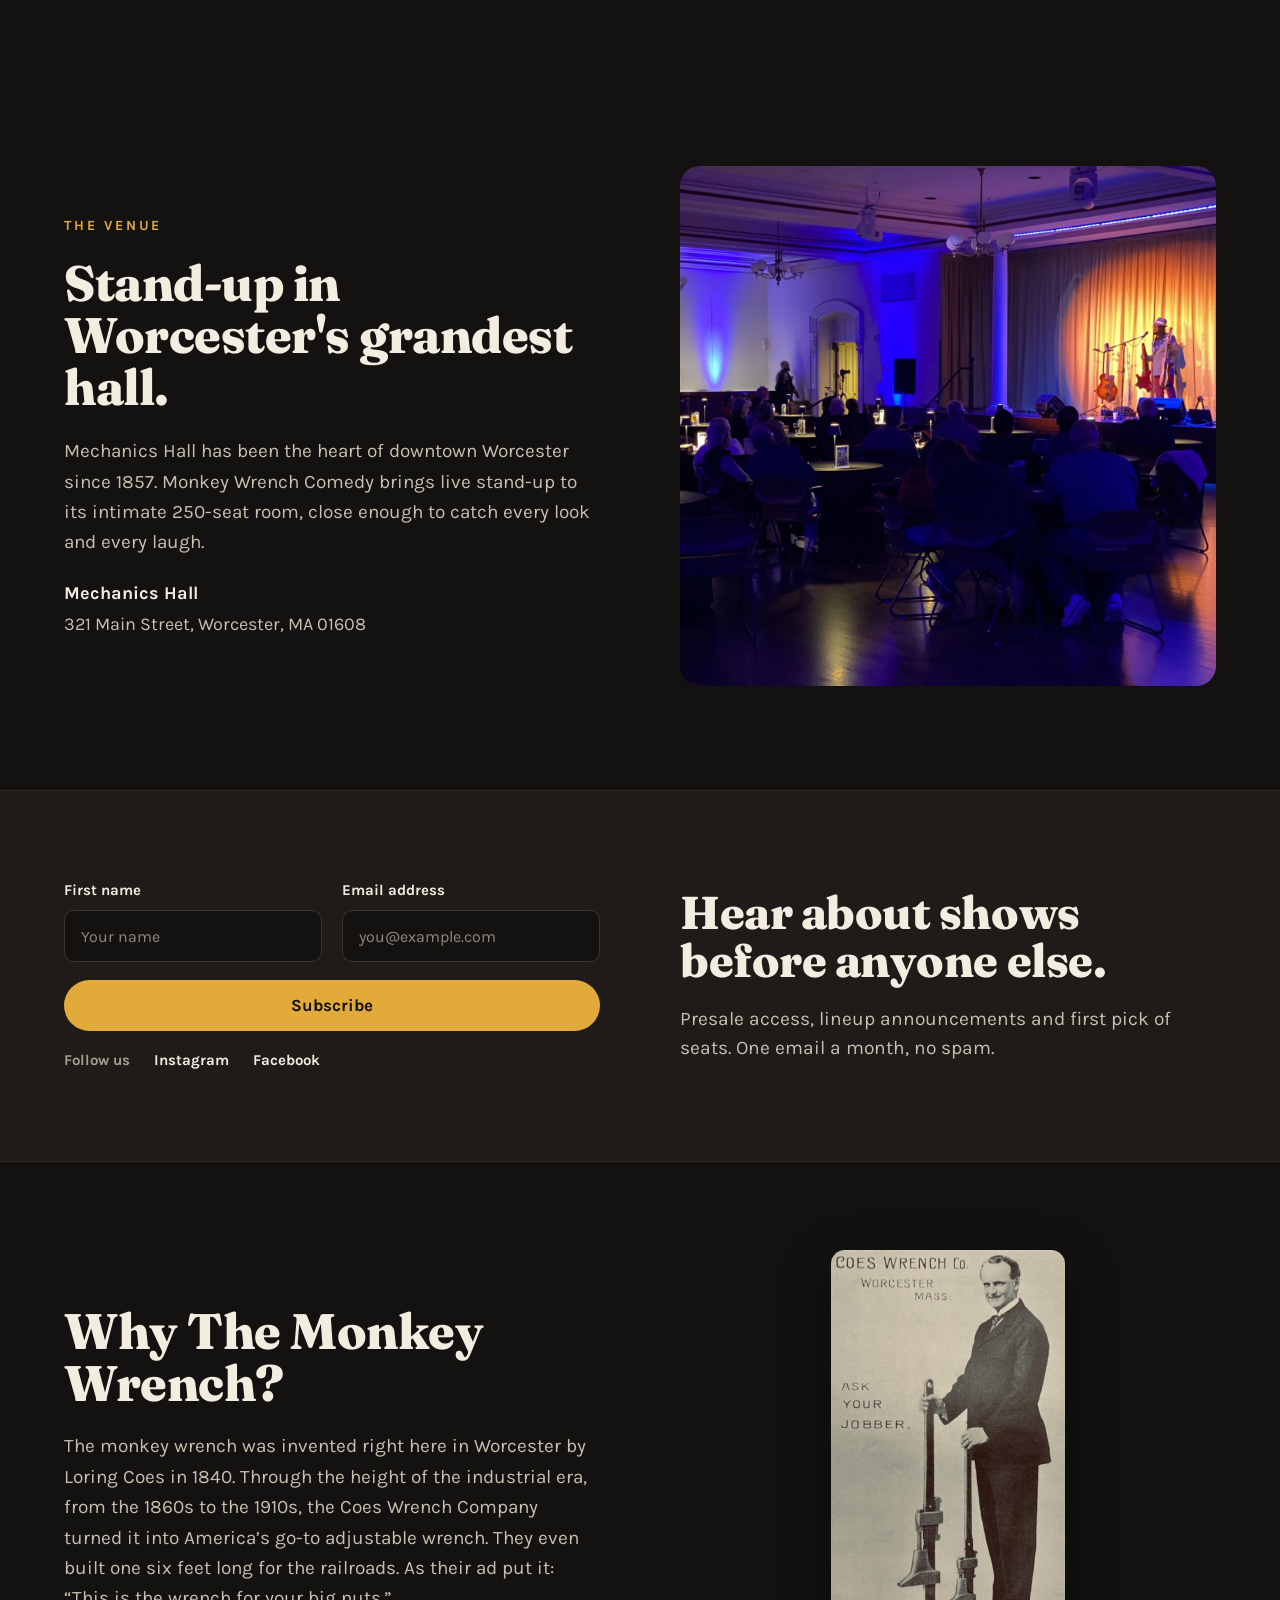
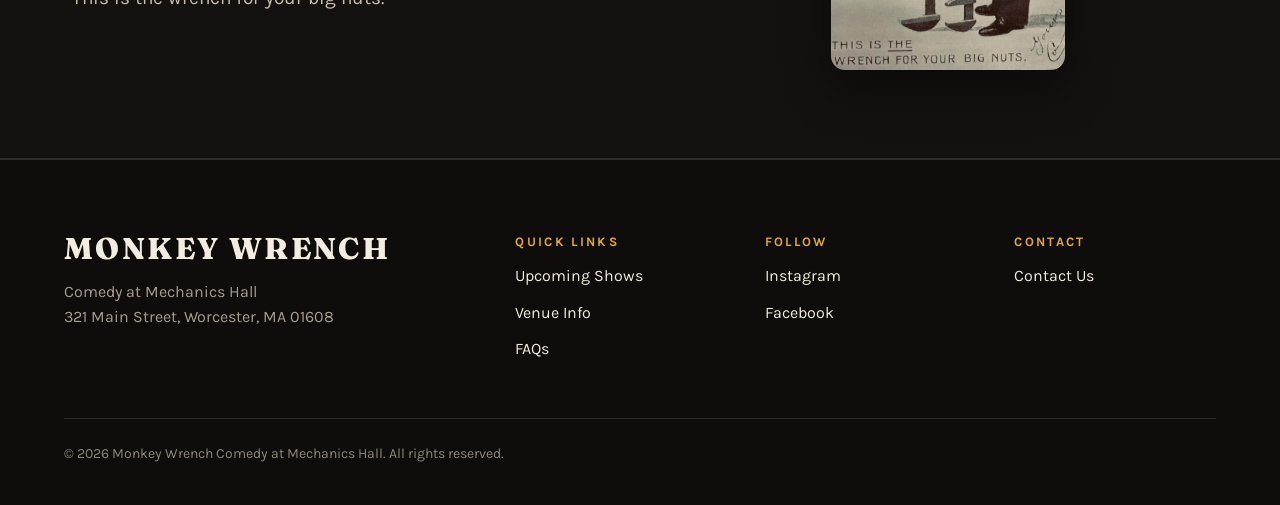
==== commit 85a99f4e: "Add files via upload" ====
--- a/index.html
+++ b/index.html
@@ -113,7 +113,7 @@
     <div class="wrap">
       <div class="story-copy">
         <h2 class="h2" id="story-title">Why The Monkey Wrench?</h2>
-        <p>Did you know that the monkey wrench was invented in Worcester by manufacturer Coes Wrench Company during the 19th century? As depicted in this advertisement they claim "This is the wrench for your big nuts."</p>
+        <p>The monkey wrench was invented right here in Worcester by Loring Coes in 1840. Through the height of the industrial era, from the 1860s to the 1910s, the Coes Wrench Company turned it into America&rsquo;s go-to adjustable wrench. They even built one six feet long for the railroads. As their ad put it: &ldquo;This is the wrench for your big nuts.&rdquo;</p>
       </div>
       <img class="story-image" src="images/coes-wrench-ad.jpg" alt="Vintage Coes Wrench Co. advertisement from Worcester, Mass.: a man in a suit stands beside two giant monkey wrenches, with the caption 'This is the wrench for your big nuts.'" width="782" height="1400" loading="lazy">
     </div>
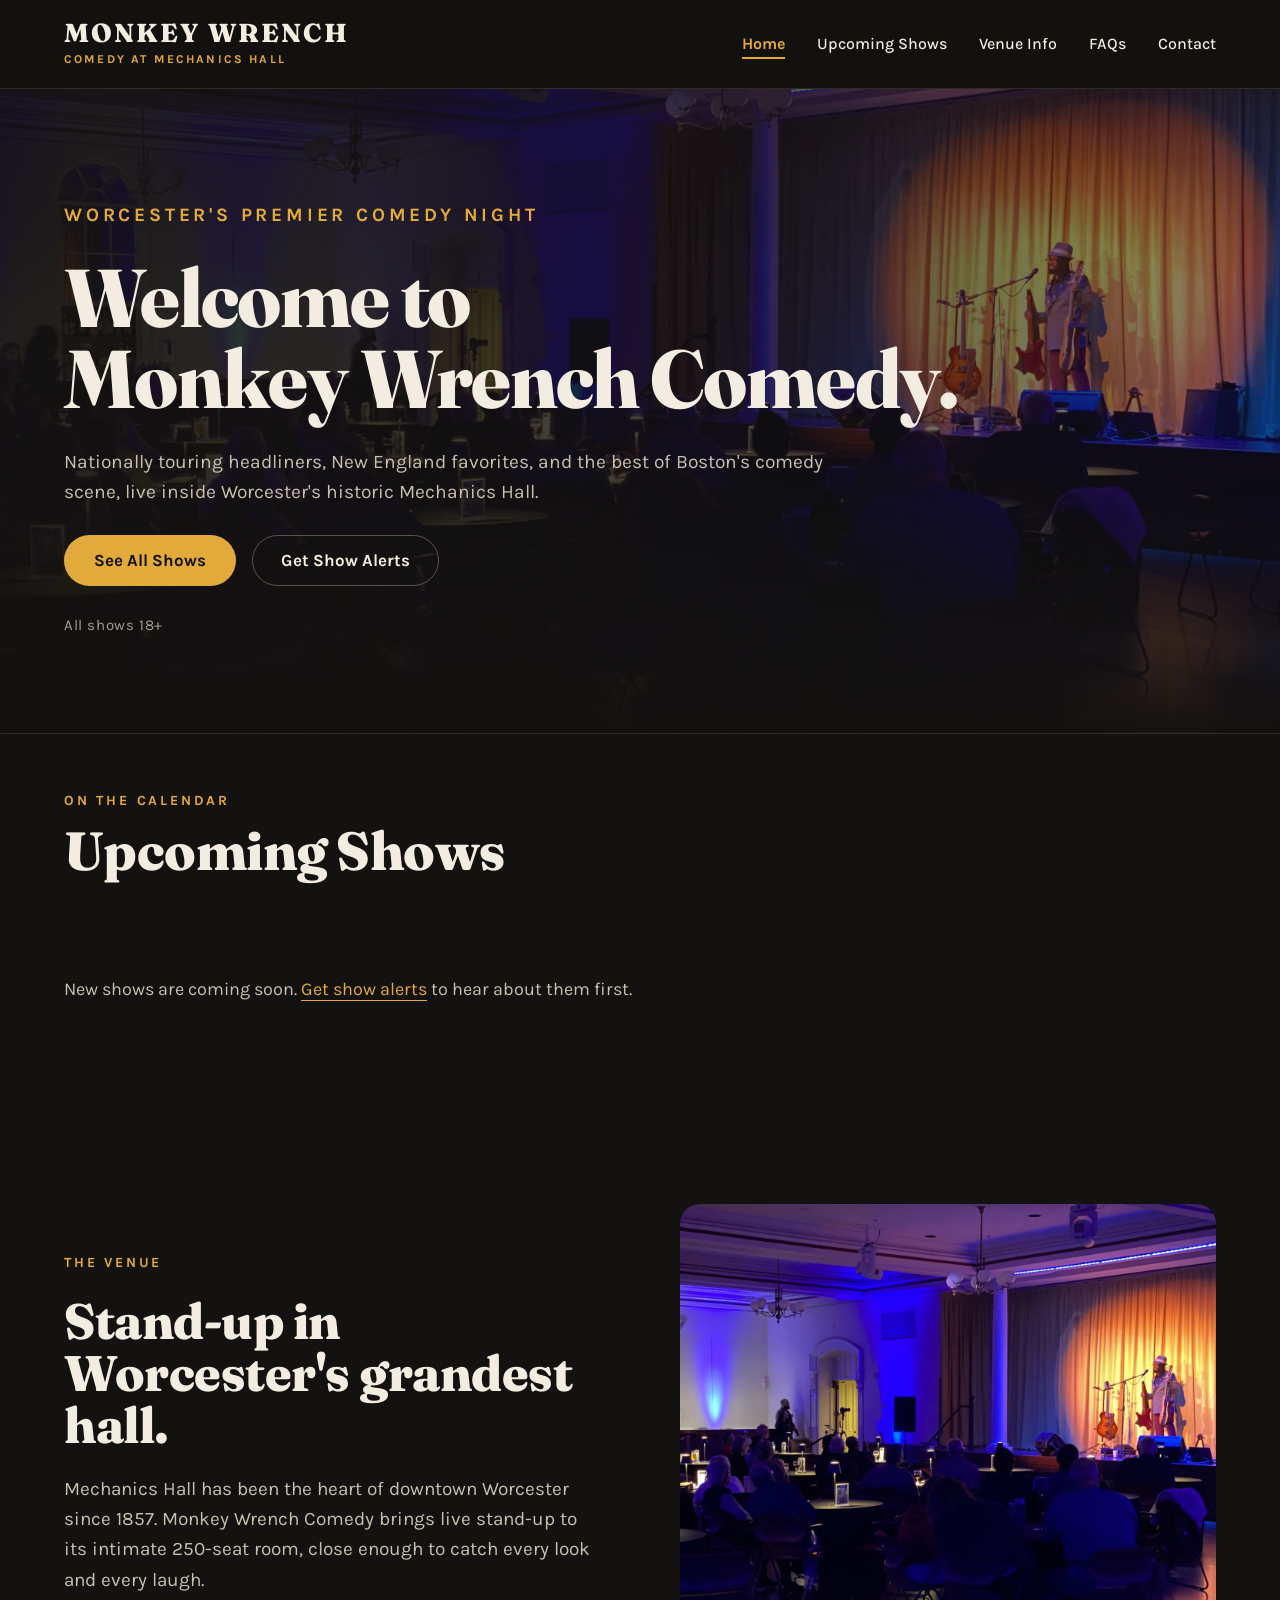
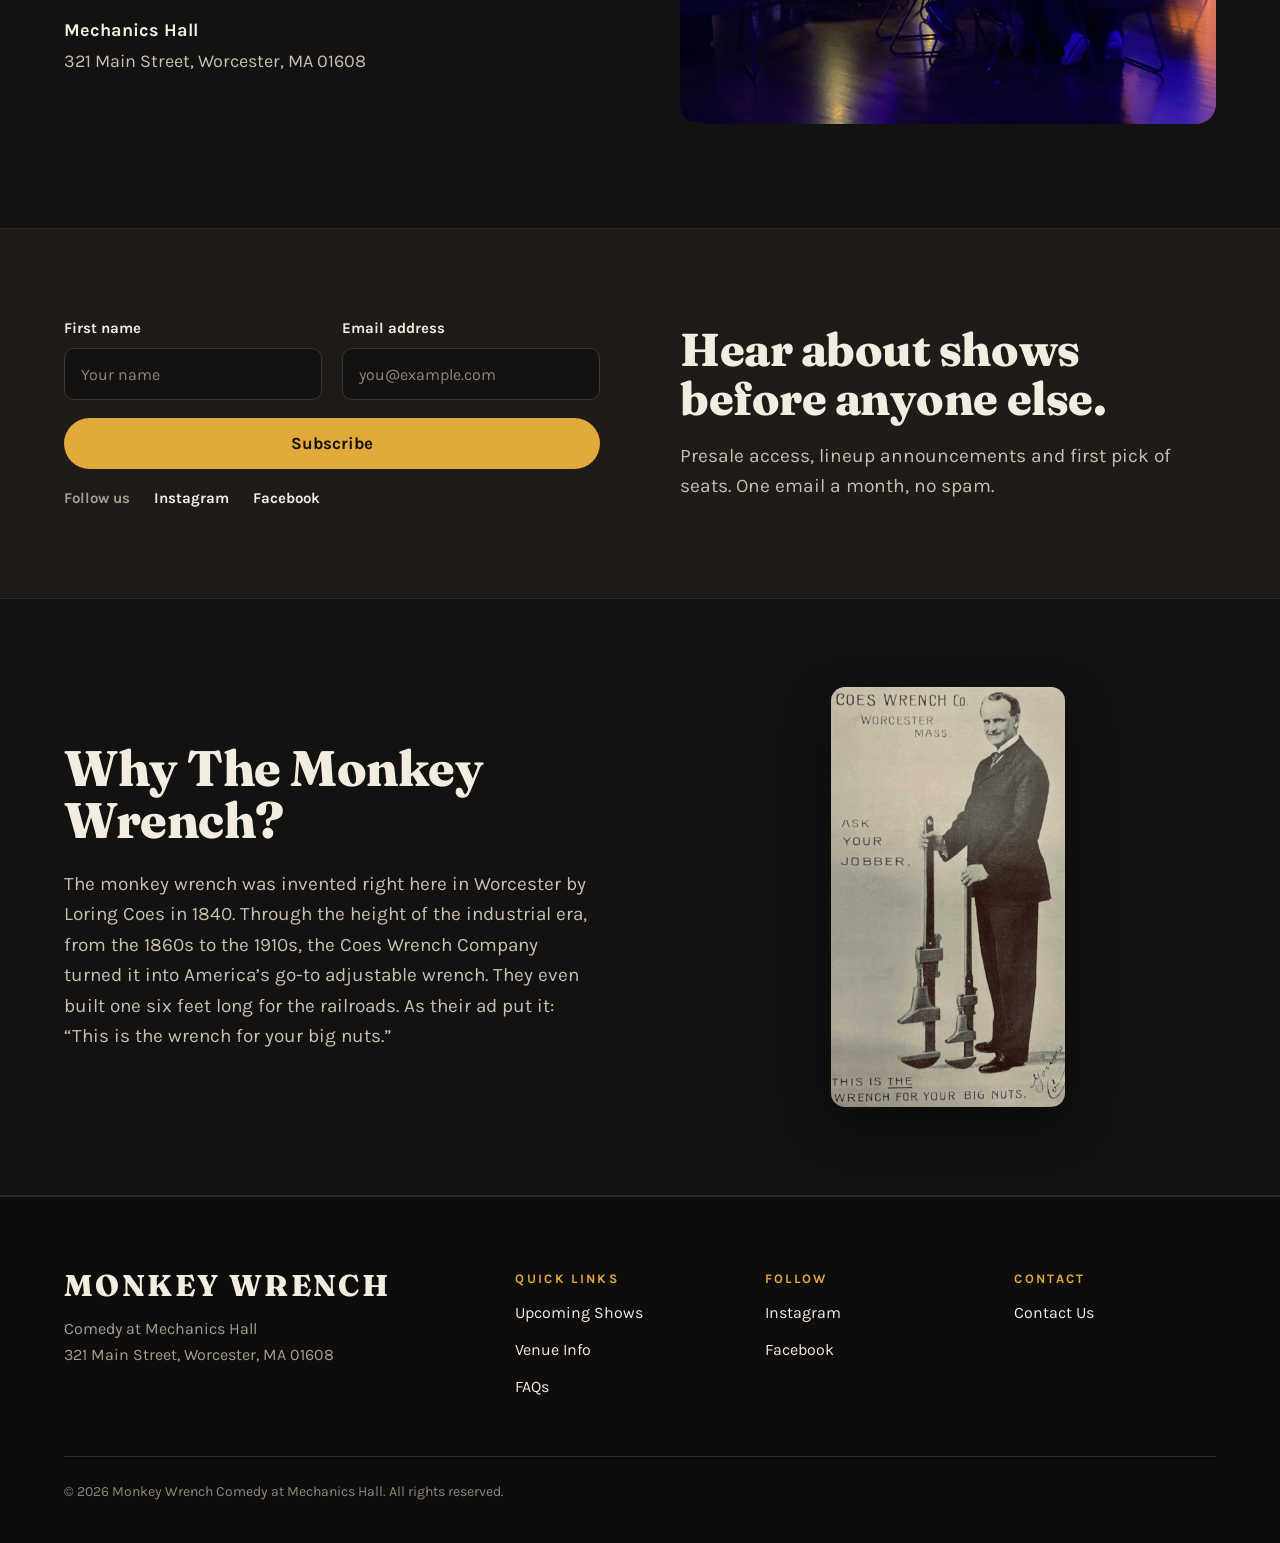
==== commit 194f05ea: "Add files via upload" ====
--- a/index.html
+++ b/index.html
@@ -4,7 +4,7 @@
   <meta charset="utf-8">
   <meta name="viewport" content="width=device-width, initial-scale=1">
   <title>Monkey Wrench Comedy at Mechanics Hall | Worcester, MA</title>
-  <meta name="description" content="Live stand-up comedy inside Worcester's historic Mechanics Hall. Nationally touring headliners, New England favorites and the best of Boston's comedy scene. All shows 21+.">
+  <meta name="description" content="Live stand-up comedy inside Worcester's historic Mechanics Hall. Nationally touring headliners, New England favorites and the best of Boston's comedy scene. All shows 18+.">
   <link rel="icon" href="data:image/svg+xml,<svg xmlns='http://www.w3.org/2000/svg' viewBox='0 0 100 100'><text y='.9em' font-size='90'>🎤</text></svg>">
   <link rel="preconnect" href="https://fonts.googleapis.com">
   <link rel="preconnect" href="https://fonts.gstatic.com" crossorigin>
@@ -44,7 +44,7 @@
         <a class="btn btn-primary" href="#shows">See All Shows</a>
         <a class="btn btn-outline" href="#alerts">Get Show Alerts</a>
       </div>
-      <p class="hero-note">All shows 21+</p>
+      <p class="hero-note">All shows 18+</p>
     </div>
   </section>
 
